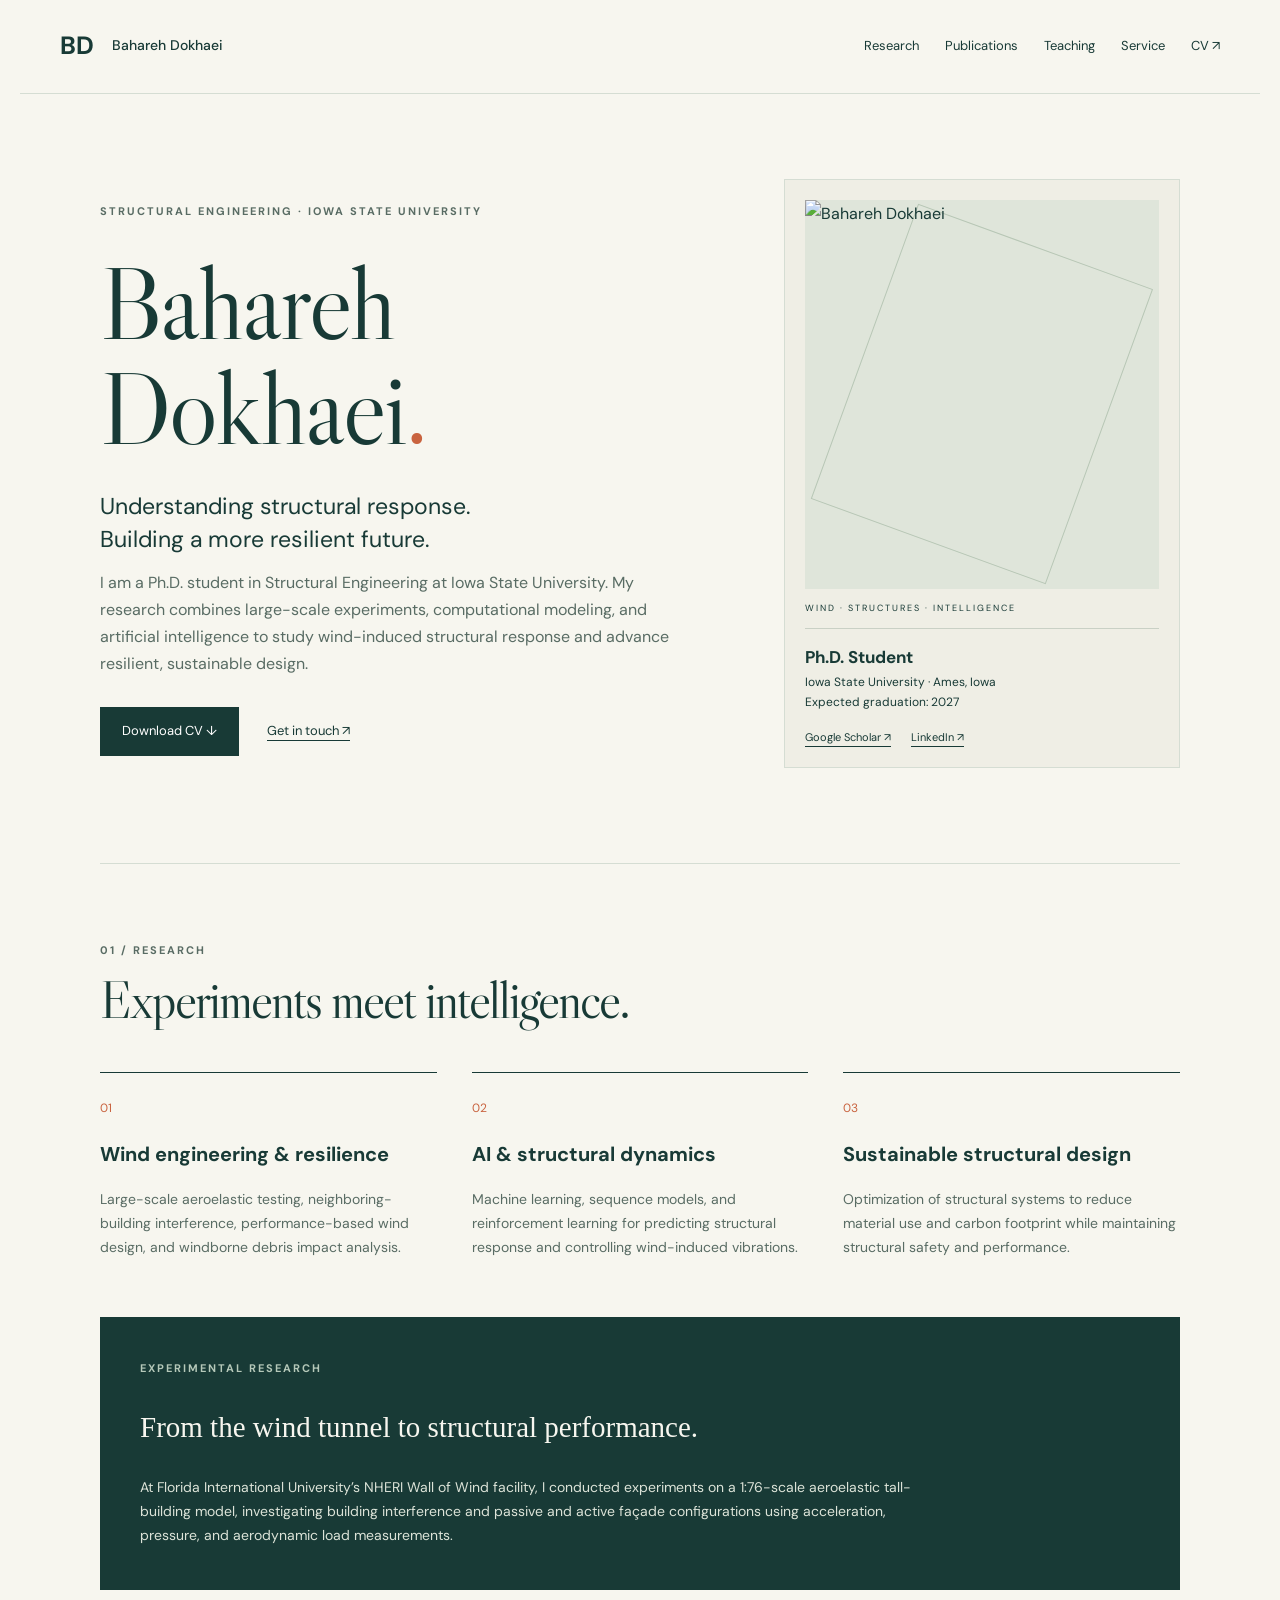
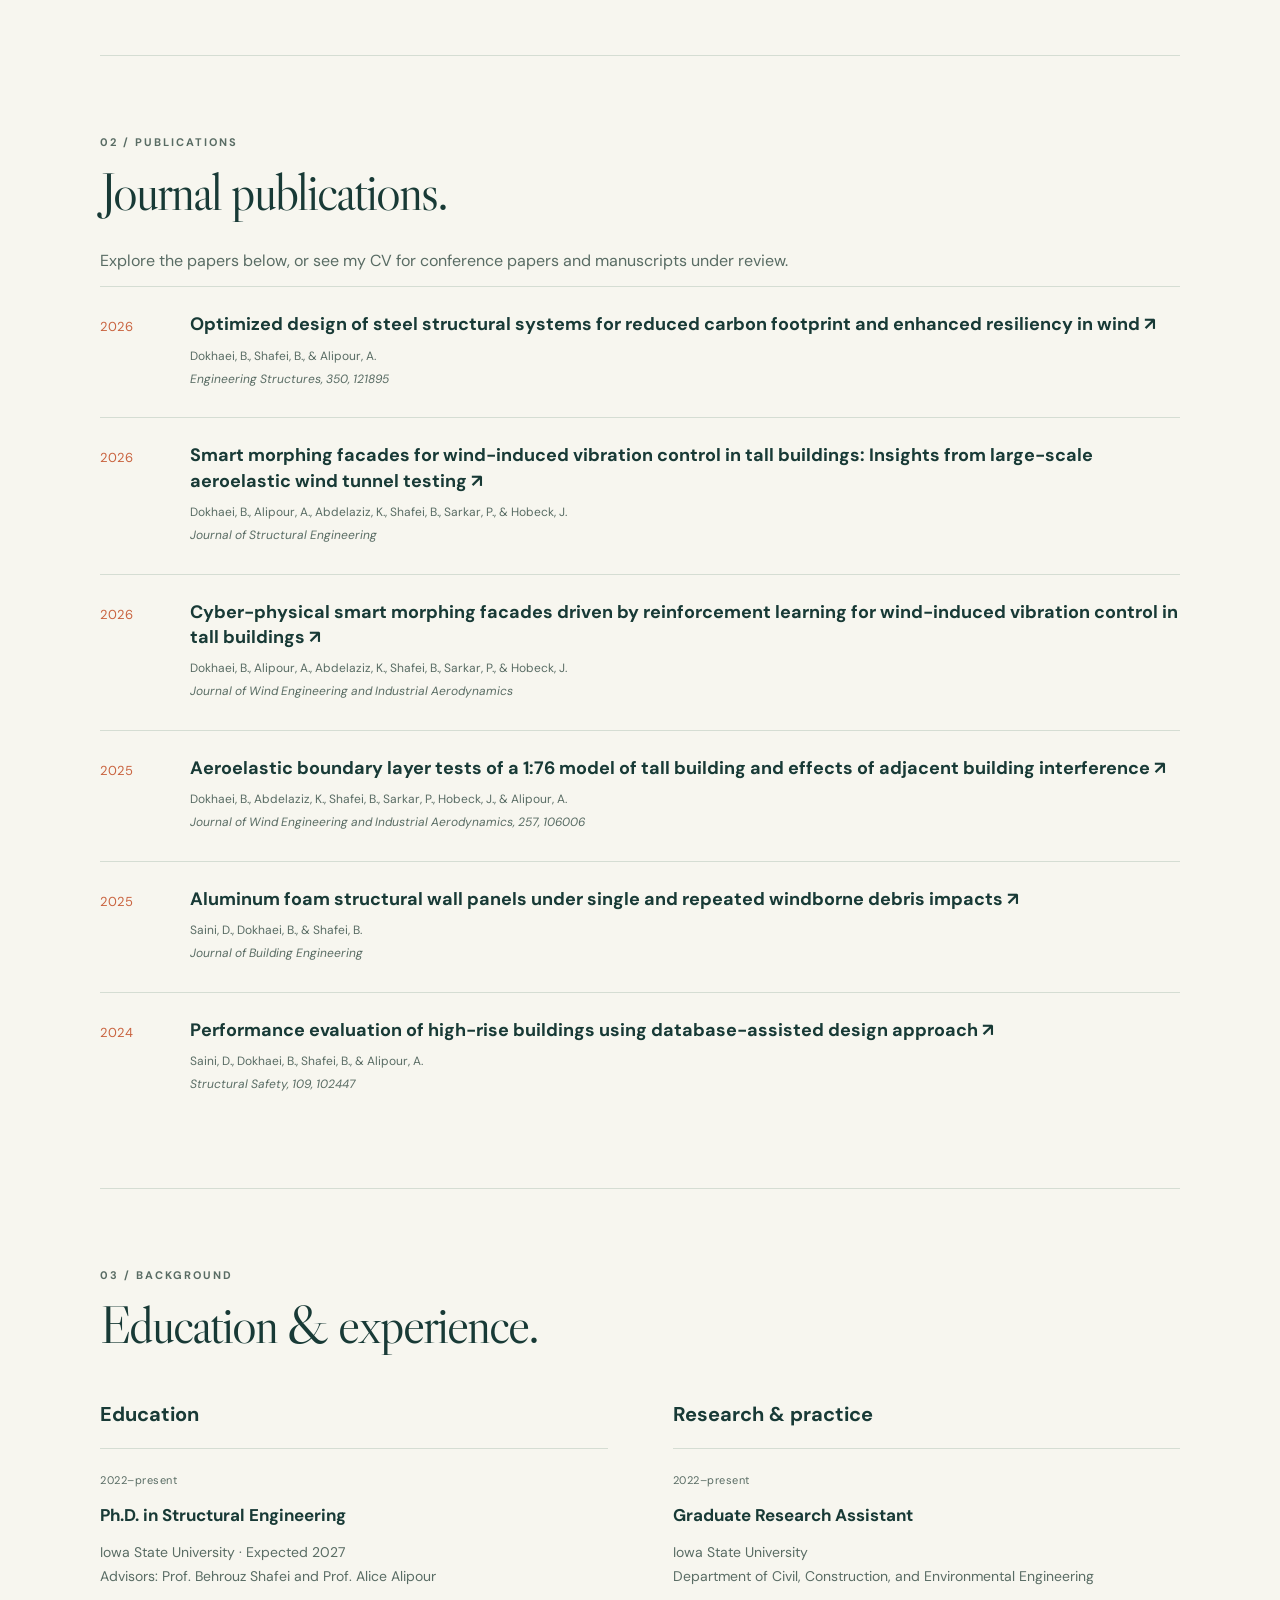
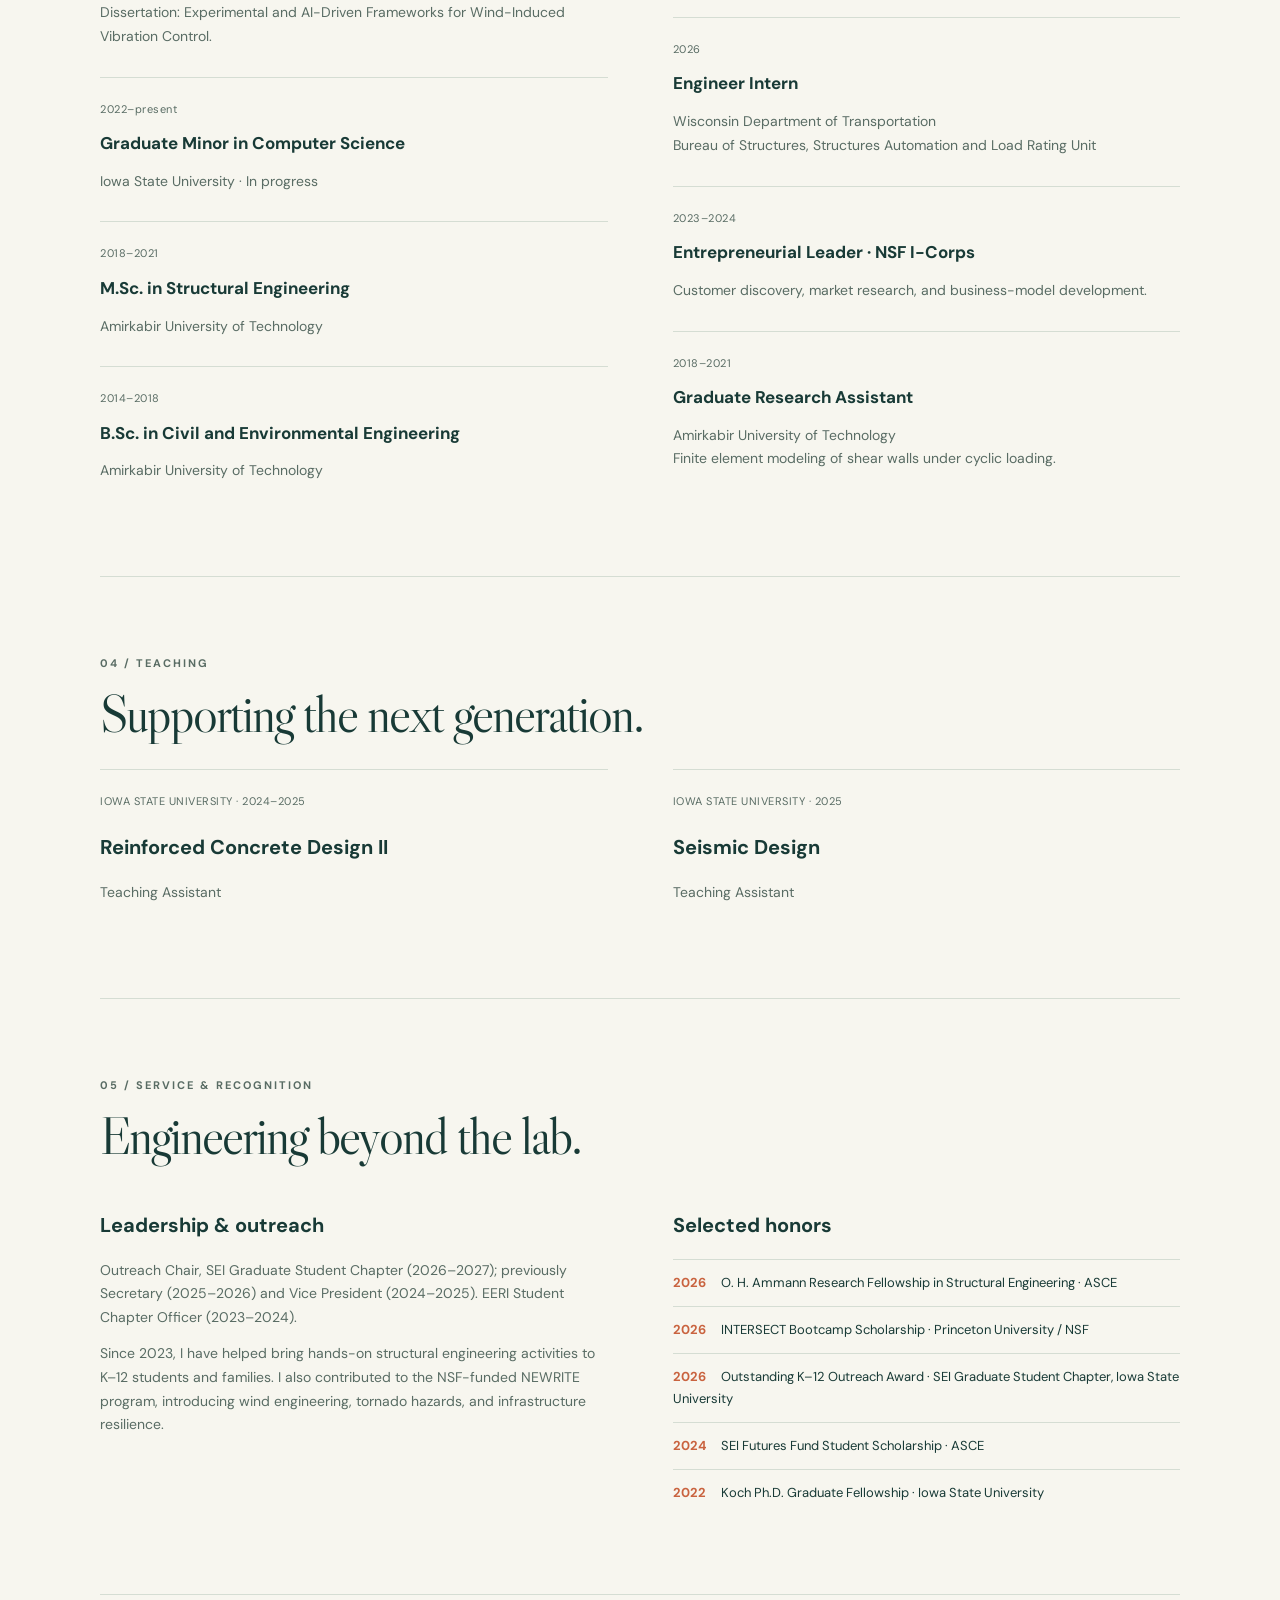
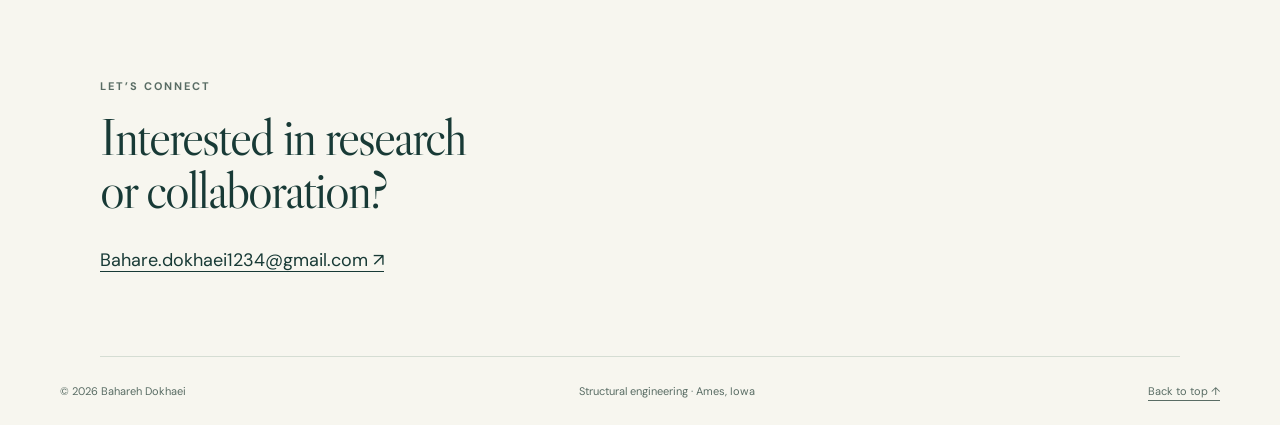
==== index.html @ f40b2f13 "Add files via upload" ====
<!doctype html>
<html lang="en"><head><meta charset="utf-8"><meta name="viewport" content="width=device-width,initial-scale=1"><meta name="description" content="Bahareh Dokhaei — structural engineering researcher at Iowa State University. Wind engineering, infrastructure resilience, AI, and sustainable structural design."><title>Bahareh Dokhaei | Structural Engineering</title><link rel="stylesheet" href="style.css"></head>
<body><a class="skip" href="#main">Skip to content</a><header><a class="brand" href="#">BD<span>Bahareh Dokhaei</span></a><nav aria-label="Main navigation"><a href="#research">Research</a><a href="#publications">Publications</a><a href="#teaching">Teaching</a><a href="#service">Service</a><a href="assets/Bahareh_Dokhaei_CV.pdf">CV ↗</a></nav></header>
<main id="main"><section class="hero"><div><p class="eyebrow">STRUCTURAL ENGINEERING · IOWA STATE UNIVERSITY</p><h1>Bahareh<br>Dokhaei<span class="dot">.</span></h1><p class="lead">Understanding structural response.<br>Building a more resilient future.</p><p class="intro">I am a Ph.D. student in Structural Engineering at Iowa State University. My research combines large-scale experiments, computational modeling, and artificial intelligence to study wind-induced structural response and advance resilient, sustainable design.</p><div class="actions"><a class="button" href="assets/Bahareh_Dokhaei_CV.pdf" download>Download CV ↓</a><a href="mailto:Bahare.dokhaei1234@gmail.com">Get in touch ↗</a></div></div><aside class="profile"><div class="portrait" id="portrait"><img src="assets/portrait.jpg" alt="Bahareh Dokhaei"></div><p class="caption">WIND · STRUCTURES · INTELLIGENCE</p><div class="profile-info"><strong>Ph.D. Student</strong><span>Iowa State University · Ames, Iowa</span><span>Expected graduation: 2027</span></div><div class="social"><a href="https://scholar.google.com/citations?hl=en&user=qorN-v8AAAAJ">Google Scholar ↗</a><a href="https://www.linkedin.com/in/bahareh-dokhaei-e-i-t-364794204/">LinkedIn ↗</a></div></aside></section>
<section id="research"><div class="section-head"><p class="eyebrow">01 / RESEARCH</p><h2>Experiments meet intelligence.</h2></div><div class="research-grid"><article><span class="number">01</span><h3>Wind engineering & resilience</h3><p>Large-scale aeroelastic testing, neighboring-building interference, performance-based wind design, and windborne debris impact analysis.</p></article><article><span class="number">02</span><h3>AI & structural dynamics</h3><p>Machine learning, sequence models, and reinforcement learning for predicting structural response and controlling wind-induced vibrations.</p></article><article><span class="number">03</span><h3>Sustainable structural design</h3><p>Optimization of structural systems to reduce material use and carbon footprint while maintaining structural safety and performance.</p></article></div><div class="feature"><p class="eyebrow">EXPERIMENTAL RESEARCH</p><h3>From the wind tunnel to structural performance.</h3><p>At Florida International University’s NHERI Wall of Wind facility, I conducted experiments on a 1:76-scale aeroelastic tall-building model, investigating building interference and passive and active façade configurations using acceleration, pressure, and aerodynamic load measurements.</p></div></section>
<section id="publications"><div class="section-head"><p class="eyebrow">02 / PUBLICATIONS</p><h2>Journal publications.</h2><p>Explore the papers below, or see my CV for conference papers and manuscripts under review.</p></div><article class="paper"><span class="year">2026</span><div><h3><a href="https://doi.org/10.1016/j.engstruct.2025.121895">Optimized design of steel structural systems for reduced carbon footprint and enhanced resiliency in wind ↗</a></h3><p>Dokhaei, B., Shafei, B., &amp; Alipour, A.</p><p class="journal">Engineering Structures, 350, 121895</p></div></article><article class="paper"><span class="year">2026</span><div><h3><a href="https://doi.org/10.1061/JSENDH/STENG-14939">Smart morphing facades for wind-induced vibration control in tall buildings: Insights from large-scale aeroelastic wind tunnel testing ↗</a></h3><p>Dokhaei, B., Alipour, A., Abdelaziz, K., Shafei, B., Sarkar, P., &amp; Hobeck, J.</p><p class="journal">Journal of Structural Engineering</p></div></article><article class="paper"><span class="year">2026</span><div><h3><a href="https://doi.org/10.1016/j.jweia.2026.106394">Cyber-physical smart morphing facades driven by reinforcement learning for wind-induced vibration control in tall buildings ↗</a></h3><p>Dokhaei, B., Alipour, A., Abdelaziz, K., Shafei, B., Sarkar, P., &amp; Hobeck, J.</p><p class="journal">Journal of Wind Engineering and Industrial Aerodynamics</p></div></article><article class="paper"><span class="year">2025</span><div><h3><a href="https://doi.org/10.1016/j.jweia.2025.106006">Aeroelastic boundary layer tests of a 1:76 model of tall building and effects of adjacent building interference ↗</a></h3><p>Dokhaei, B., Abdelaziz, K., Shafei, B., Sarkar, P., Hobeck, J., &amp; Alipour, A.</p><p class="journal">Journal of Wind Engineering and Industrial Aerodynamics, 257, 106006</p></div></article><article class="paper"><span class="year">2025</span><div><h3><a href="https://doi.org/10.1016/j.jobe.2025.114603">Aluminum foam structural wall panels under single and repeated windborne debris impacts ↗</a></h3><p>Saini, D., Dokhaei, B., &amp; Shafei, B.</p><p class="journal">Journal of Building Engineering</p></div></article><article class="paper"><span class="year">2024</span><div><h3><a href="https://doi.org/10.1016/j.strusafe.2024.102447">Performance evaluation of high-rise buildings using database-assisted design approach ↗</a></h3><p>Saini, D., Dokhaei, B., Shafei, B., &amp; Alipour, A.</p><p class="journal">Structural Safety, 109, 102447</p></div></article></section>
<section id="background"><div class="section-head"><p class="eyebrow">03 / BACKGROUND</p><h2>Education & experience.</h2></div><div class="two-col"><div><h3>Education</h3><article class="entry"><small>2022–present</small><h4>Ph.D. in Structural Engineering</h4><p>Iowa State University · Expected 2027<br>Advisors: Prof. Behrouz Shafei and Prof. Alice Alipour</p><p>Dissertation: Experimental and AI-Driven Frameworks for Wind-Induced Vibration Control.</p></article><article class="entry"><small>2022–present</small><h4>Graduate Minor in Computer Science</h4><p>Iowa State University · In progress</p></article><article class="entry"><small>2018–2021</small><h4>M.Sc. in Structural Engineering</h4><p>Amirkabir University of Technology</p></article><article class="entry"><small>2014–2018</small><h4>B.Sc. in Civil and Environmental Engineering</h4><p>Amirkabir University of Technology</p></article></div><div><h3>Research & practice</h3><article class="entry"><small>2022–present</small><h4>Graduate Research Assistant</h4><p>Iowa State University<br>Department of Civil, Construction, and Environmental Engineering</p></article><article class="entry"><small>2026</small><h4>Engineer Intern</h4><p>Wisconsin Department of Transportation<br>Bureau of Structures, Structures Automation and Load Rating Unit</p></article><article class="entry"><small>2023–2024</small><h4>Entrepreneurial Leader · NSF I-Corps</h4><p>Customer discovery, market research, and business-model development.</p></article><article class="entry"><small>2018–2021</small><h4>Graduate Research Assistant</h4><p>Amirkabir University of Technology<br>Finite element modeling of shear walls under cyclic loading.</p></article></div></div></section>
<section id="teaching"><div class="section-head"><p class="eyebrow">04 / TEACHING</p><h2>Supporting the next generation.</h2></div><div class="two-col"><article class="entry"><small>IOWA STATE UNIVERSITY · 2024–2025</small><h3>Reinforced Concrete Design II</h3><p>Teaching Assistant</p></article><article class="entry"><small>IOWA STATE UNIVERSITY · 2025</small><h3>Seismic Design</h3><p>Teaching Assistant</p></article></div></section>
<section id="service"><div class="section-head"><p class="eyebrow">05 / SERVICE & RECOGNITION</p><h2>Engineering beyond the lab.</h2></div><div class="two-col"><div><h3>Leadership & outreach</h3><p>Outreach Chair, SEI Graduate Student Chapter (2026–2027); previously Secretary (2025–2026) and Vice President (2024–2025). EERI Student Chapter Officer (2023–2024).</p><p>Since 2023, I have helped bring hands-on structural engineering activities to K–12 students and families. I also contributed to the NSF-funded NEWRITE program, introducing wind engineering, tornado hazards, and infrastructure resilience.</p></div><div><h3>Selected honors</h3><ul class="honors"><li><strong>2026</strong> O. H. Ammann Research Fellowship in Structural Engineering · ASCE</li><li><strong>2026</strong> INTERSECT Bootcamp Scholarship · Princeton University / NSF</li><li><strong>2026</strong> Outstanding K–12 Outreach Award · SEI Graduate Student Chapter, Iowa State University</li><li><strong>2024</strong> SEI Futures Fund Student Scholarship · ASCE</li><li><strong>2022</strong> Koch Ph.D. Graduate Fellowship · Iowa State University</li></ul></div></div></section>
<section class="contact" id="contact"><p class="eyebrow">LET’S CONNECT</p><h2>Interested in research<br>or collaboration?</h2><a href="mailto:Bahare.dokhaei1234@gmail.com">Bahare.dokhaei1234@gmail.com ↗</a></section></main><footer><span>© 2026 Bahareh Dokhaei</span><span>Structural engineering · Ames, Iowa</span><a href="#">Back to top ↑</a></footer><script>const photo=new Image();photo.alt='Bahareh Dokhaei';photo.onload=()=>document.getElementById('portrait').replaceChildren(photo);photo.src='assets/portrait.jpg';</script></body></html>
---- style.css ----
@import url('https://fonts.googleapis.com/css2?family=DM+Sans:wght@400;500;600;700&family=Libre+Caslon+Display&display=swap');
:root{--ink:#183a36;--muted:#596c64;--paper:#f7f6ef;--line:#d5ddd3;--accent:#c9633f}*{box-sizing:border-box}html{scroll-behavior:smooth;scroll-padding-top:95px}body{margin:0;background:var(--paper);color:var(--ink);font:16px/1.7 'DM Sans',sans-serif}a{color:inherit;text-underline-offset:5px}a:hover{color:var(--accent)}a:focus-visible{outline:3px solid var(--accent);outline-offset:5px}.skip{position:absolute;left:10px;top:-100px;background:white;padding:10px;z-index:10}.skip:focus{top:10px}header{max-width:1240px;margin:auto;padding:25px 40px;display:flex;align-items:center;justify-content:space-between;border-bottom:1px solid var(--line)}.brand{font-size:25px;font-weight:700;text-decoration:none;display:flex;gap:18px;align-items:center}.brand span{font-size:14px;font-weight:500}nav{display:flex;gap:26px;font-size:13px}nav a{text-decoration:none}main{max-width:1160px;margin:auto;padding:0 40px}.hero{display:grid;grid-template-columns:1.5fr 1fr;gap:90px;padding:85px 0 95px;align-items:center}.eyebrow{font-size:11px;font-weight:700;letter-spacing:2px;color:var(--muted)}h1,h2{font-family:'Libre Caslon Display',Georgia,serif;font-weight:400;line-height:1.02;letter-spacing:-2px}h1{font-size:clamp(66px,8vw,112px);margin:30px 0}.dot{color:var(--accent)}.lead{font-size:23px;line-height:1.45}.intro{max-width:570px;color:var(--muted)}.actions{display:flex;align-items:center;gap:28px;margin-top:30px;font-size:13px}.button{display:inline-block;background:var(--ink);color:white;padding:13px 22px;text-decoration:none}.button:hover{background:var(--accent);color:white}.profile{border:1px solid var(--line);padding:20px;background:#efeee5}.portrait{aspect-ratio:4/4.4;background:#dfe5da;display:grid;place-items:center;overflow:hidden;position:relative}.portrait:before{content:'';position:absolute;width:70%;height:80%;border:1px solid #b8c7b6;transform:rotate(20deg)}.portrait span{font:100px Georgia;color:#547165;z-index:1}.portrait img{height:100%;width:100%;object-fit:cover;object-position:50% 42%;z-index:2}.caption{font-size:9px;letter-spacing:2px}.profile-info{display:grid;font-size:12px;border-top:1px solid #c9d0c5;padding-top:14px}.profile-info strong{font-size:17px}.social{display:flex;gap:20px;margin-top:15px;font-size:11px}section{padding:65px 0;border-bottom:1px solid var(--line)}h2{font-size:52px;margin:15px 0 28px}h3{line-height:1.4;font-size:20px}p{margin:12px 0}.section-head>p:last-child{color:var(--muted)}.research-grid{display:grid;grid-template-columns:repeat(3,1fr);gap:35px;margin-top:45px}.research-grid article{border-top:1px solid var(--ink);padding-top:20px}.number{color:var(--accent);font-size:12px}.research-grid p,.two-col p{font-size:14px;color:var(--muted)}.feature{margin-top:45px;padding:30px 40px;background:var(--ink);color:var(--paper)}.feature .eyebrow{color:#b5c8b9}.feature h3{font-family:Georgia;font-weight:400;font-size:29px}.feature p:last-child{max-width:800px;font-size:14px;color:#dce3d8}.paper{display:grid;grid-template-columns:70px 1fr;gap:20px;border-top:1px solid var(--line);padding:25px 0}.paper h3{margin:0 0 8px;font-size:18px}.paper h3 a{text-decoration:none}.paper p{font-size:12px;color:var(--muted);margin:3px 0}.paper .journal{font-style:italic}.year{font-size:13px;color:var(--accent);padding-top:4px}.two-col{display:grid;grid-template-columns:1fr 1fr;gap:65px}.entry{padding:16px 0;border-top:1px solid var(--line)}.entry small{font-size:11px;letter-spacing:.5px;color:var(--muted)}h4{margin:8px 0;font-size:17px}.honors{list-style:none;padding:0;font-size:13px}.honors li{border-top:1px solid var(--line);padding:12px 0}.honors strong{margin-right:12px;color:var(--accent)}.contact{padding:70px 0 80px}.contact a{font-size:18px}footer{display:flex;justify-content:space-between;gap:20px;max-width:1240px;margin:auto;padding:25px 40px;font-size:11px;color:var(--muted)}@media(max-width:800px){header{padding:20px;align-items:flex-start;gap:20px}.brand span{display:none}nav{gap:13px;flex-wrap:wrap;justify-content:flex-end}main{padding:0 24px}.hero{grid-template-columns:1fr;gap:35px;padding:45px 0}.profile{max-width:360px}.research-grid,.two-col{grid-template-columns:1fr;gap:22px}h2{font-size:40px}section{padding:45px 0}.feature{padding:24px}.paper{grid-template-columns:45px 1fr;gap:10px}footer{padding:24px;flex-wrap:wrap}.contact a{font-size:14px}.actions{gap:20px}}@media(prefers-reduced-motion:reduce){html{scroll-behavior:auto}}
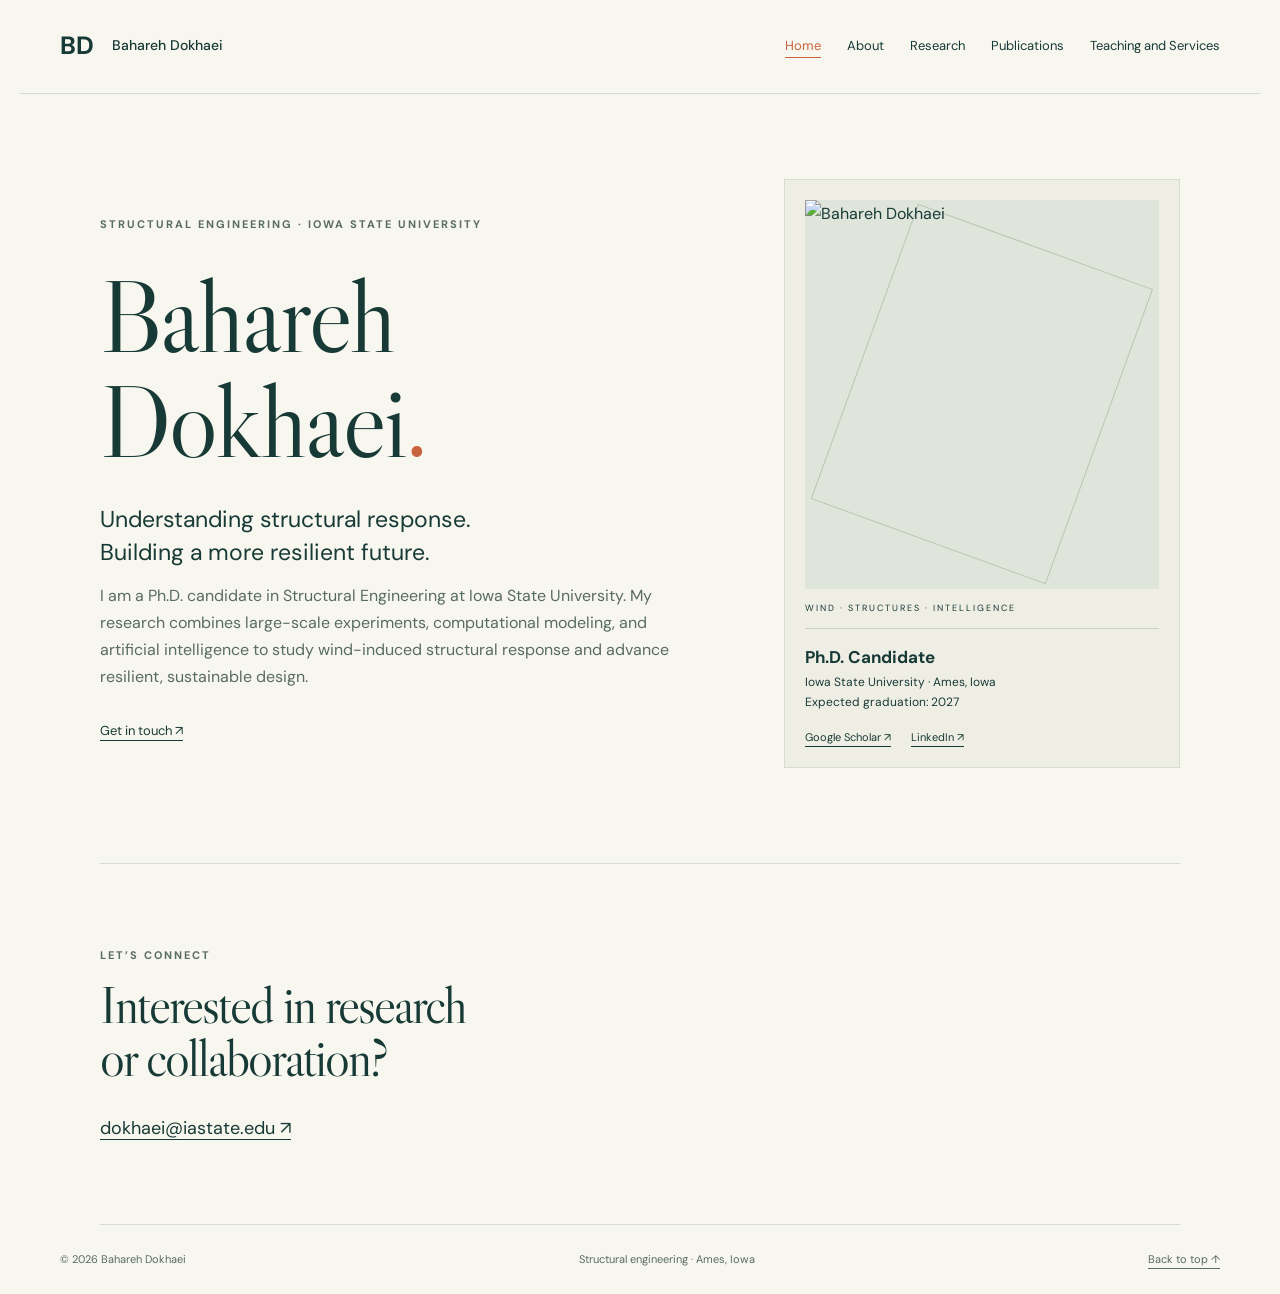
==== commit 5524061c: "Add files via upload" ====
--- a/index.html
+++ b/index.html
@@ -1,10 +1,5 @@
-<!doctype html>
-<html lang="en"><head><meta charset="utf-8"><meta name="viewport" content="width=device-width,initial-scale=1"><meta name="description" content="Bahareh Dokhaei — structural engineering researcher at Iowa State University. Wind engineering, infrastructure resilience, AI, and sustainable structural design."><title>Bahareh Dokhaei | Structural Engineering</title><link rel="stylesheet" href="style.css"></head>
-<body><a class="skip" href="#main">Skip to content</a><header><a class="brand" href="#">BD<span>Bahareh Dokhaei</span></a><nav aria-label="Main navigation"><a href="#research">Research</a><a href="#publications">Publications</a><a href="#teaching">Teaching</a><a href="#service">Service</a><a href="assets/Bahareh_Dokhaei_CV.pdf">CV ↗</a></nav></header>
-<main id="main"><section class="hero"><div><p class="eyebrow">STRUCTURAL ENGINEERING · IOWA STATE UNIVERSITY</p><h1>Bahareh<br>Dokhaei<span class="dot">.</span></h1><p class="lead">Understanding structural response.<br>Building a more resilient future.</p><p class="intro">I am a Ph.D. student in Structural Engineering at Iowa State University. My research combines large-scale experiments, computational modeling, and artificial intelligence to study wind-induced structural response and advance resilient, sustainable design.</p><div class="actions"><a class="button" href="assets/Bahareh_Dokhaei_CV.pdf" download>Download CV ↓</a><a href="mailto:Bahare.dokhaei1234@gmail.com">Get in touch ↗</a></div></div><aside class="profile"><div class="portrait" id="portrait"><img src="assets/portrait.jpg" alt="Bahareh Dokhaei"></div><p class="caption">WIND · STRUCTURES · INTELLIGENCE</p><div class="profile-info"><strong>Ph.D. Student</strong><span>Iowa State University · Ames, Iowa</span><span>Expected graduation: 2027</span></div><div class="social"><a href="https://scholar.google.com/citations?hl=en&user=qorN-v8AAAAJ">Google Scholar ↗</a><a href="https://www.linkedin.com/in/bahareh-dokhaei-e-i-t-364794204/">LinkedIn ↗</a></div></aside></section>
-<section id="research"><div class="section-head"><p class="eyebrow">01 / RESEARCH</p><h2>Experiments meet intelligence.</h2></div><div class="research-grid"><article><span class="number">01</span><h3>Wind engineering & resilience</h3><p>Large-scale aeroelastic testing, neighboring-building interference, performance-based wind design, and windborne debris impact analysis.</p></article><article><span class="number">02</span><h3>AI & structural dynamics</h3><p>Machine learning, sequence models, and reinforcement learning for predicting structural response and controlling wind-induced vibrations.</p></article><article><span class="number">03</span><h3>Sustainable structural design</h3><p>Optimization of structural systems to reduce material use and carbon footprint while maintaining structural safety and performance.</p></article></div><div class="feature"><p class="eyebrow">EXPERIMENTAL RESEARCH</p><h3>From the wind tunnel to structural performance.</h3><p>At Florida International University’s NHERI Wall of Wind facility, I conducted experiments on a 1:76-scale aeroelastic tall-building model, investigating building interference and passive and active façade configurations using acceleration, pressure, and aerodynamic load measurements.</p></div></section>
-<section id="publications"><div class="section-head"><p class="eyebrow">02 / PUBLICATIONS</p><h2>Journal publications.</h2><p>Explore the papers below, or see my CV for conference papers and manuscripts under review.</p></div><article class="paper"><span class="year">2026</span><div><h3><a href="https://doi.org/10.1016/j.engstruct.2025.121895">Optimized design of steel structural systems for reduced carbon footprint and enhanced resiliency in wind ↗</a></h3><p>Dokhaei, B., Shafei, B., &amp; Alipour, A.</p><p class="journal">Engineering Structures, 350, 121895</p></div></article><article class="paper"><span class="year">2026</span><div><h3><a href="https://doi.org/10.1061/JSENDH/STENG-14939">Smart morphing facades for wind-induced vibration control in tall buildings: Insights from large-scale aeroelastic wind tunnel testing ↗</a></h3><p>Dokhaei, B., Alipour, A., Abdelaziz, K., Shafei, B., Sarkar, P., &amp; Hobeck, J.</p><p class="journal">Journal of Structural Engineering</p></div></article><article class="paper"><span class="year">2026</span><div><h3><a href="https://doi.org/10.1016/j.jweia.2026.106394">Cyber-physical smart morphing facades driven by reinforcement learning for wind-induced vibration control in tall buildings ↗</a></h3><p>Dokhaei, B., Alipour, A., Abdelaziz, K., Shafei, B., Sarkar, P., &amp; Hobeck, J.</p><p class="journal">Journal of Wind Engineering and Industrial Aerodynamics</p></div></article><article class="paper"><span class="year">2025</span><div><h3><a href="https://doi.org/10.1016/j.jweia.2025.106006">Aeroelastic boundary layer tests of a 1:76 model of tall building and effects of adjacent building interference ↗</a></h3><p>Dokhaei, B., Abdelaziz, K., Shafei, B., Sarkar, P., Hobeck, J., &amp; Alipour, A.</p><p class="journal">Journal of Wind Engineering and Industrial Aerodynamics, 257, 106006</p></div></article><article class="paper"><span class="year">2025</span><div><h3><a href="https://doi.org/10.1016/j.jobe.2025.114603">Aluminum foam structural wall panels under single and repeated windborne debris impacts ↗</a></h3><p>Saini, D., Dokhaei, B., &amp; Shafei, B.</p><p class="journal">Journal of Building Engineering</p></div></article><article class="paper"><span class="year">2024</span><div><h3><a href="https://doi.org/10.1016/j.strusafe.2024.102447">Performance evaluation of high-rise buildings using database-assisted design approach ↗</a></h3><p>Saini, D., Dokhaei, B., Shafei, B., &amp; Alipour, A.</p><p class="journal">Structural Safety, 109, 102447</p></div></article></section>
-<section id="background"><div class="section-head"><p class="eyebrow">03 / BACKGROUND</p><h2>Education & experience.</h2></div><div class="two-col"><div><h3>Education</h3><article class="entry"><small>2022–present</small><h4>Ph.D. in Structural Engineering</h4><p>Iowa State University · Expected 2027<br>Advisors: Prof. Behrouz Shafei and Prof. Alice Alipour</p><p>Dissertation: Experimental and AI-Driven Frameworks for Wind-Induced Vibration Control.</p></article><article class="entry"><small>2022–present</small><h4>Graduate Minor in Computer Science</h4><p>Iowa State University · In progress</p></article><article class="entry"><small>2018–2021</small><h4>M.Sc. in Structural Engineering</h4><p>Amirkabir University of Technology</p></article><article class="entry"><small>2014–2018</small><h4>B.Sc. in Civil and Environmental Engineering</h4><p>Amirkabir University of Technology</p></article></div><div><h3>Research & practice</h3><article class="entry"><small>2022–present</small><h4>Graduate Research Assistant</h4><p>Iowa State University<br>Department of Civil, Construction, and Environmental Engineering</p></article><article class="entry"><small>2026</small><h4>Engineer Intern</h4><p>Wisconsin Department of Transportation<br>Bureau of Structures, Structures Automation and Load Rating Unit</p></article><article class="entry"><small>2023–2024</small><h4>Entrepreneurial Leader · NSF I-Corps</h4><p>Customer discovery, market research, and business-model development.</p></article><article class="entry"><small>2018–2021</small><h4>Graduate Research Assistant</h4><p>Amirkabir University of Technology<br>Finite element modeling of shear walls under cyclic loading.</p></article></div></div></section>
-<section id="teaching"><div class="section-head"><p class="eyebrow">04 / TEACHING</p><h2>Supporting the next generation.</h2></div><div class="two-col"><article class="entry"><small>IOWA STATE UNIVERSITY · 2024–2025</small><h3>Reinforced Concrete Design II</h3><p>Teaching Assistant</p></article><article class="entry"><small>IOWA STATE UNIVERSITY · 2025</small><h3>Seismic Design</h3><p>Teaching Assistant</p></article></div></section>
-<section id="service"><div class="section-head"><p class="eyebrow">05 / SERVICE & RECOGNITION</p><h2>Engineering beyond the lab.</h2></div><div class="two-col"><div><h3>Leadership & outreach</h3><p>Outreach Chair, SEI Graduate Student Chapter (2026–2027); previously Secretary (2025–2026) and Vice President (2024–2025). EERI Student Chapter Officer (2023–2024).</p><p>Since 2023, I have helped bring hands-on structural engineering activities to K–12 students and families. I also contributed to the NSF-funded NEWRITE program, introducing wind engineering, tornado hazards, and infrastructure resilience.</p></div><div><h3>Selected honors</h3><ul class="honors"><li><strong>2026</strong> O. H. Ammann Research Fellowship in Structural Engineering · ASCE</li><li><strong>2026</strong> INTERSECT Bootcamp Scholarship · Princeton University / NSF</li><li><strong>2026</strong> Outstanding K–12 Outreach Award · SEI Graduate Student Chapter, Iowa State University</li><li><strong>2024</strong> SEI Futures Fund Student Scholarship · ASCE</li><li><strong>2022</strong> Koch Ph.D. Graduate Fellowship · Iowa State University</li></ul></div></div></section>
-<section class="contact" id="contact"><p class="eyebrow">LET’S CONNECT</p><h2>Interested in research<br>or collaboration?</h2><a href="mailto:Bahare.dokhaei1234@gmail.com">Bahare.dokhaei1234@gmail.com ↗</a></section></main><footer><span>© 2026 Bahareh Dokhaei</span><span>Structural engineering · Ames, Iowa</span><a href="#">Back to top ↑</a></footer><script>const photo=new Image();photo.alt='Bahareh Dokhaei';photo.onload=()=>document.getElementById('portrait').replaceChildren(photo);photo.src='assets/portrait.jpg';</script></body></html>+<!DOCTYPE html>
+
+<html lang="en"><head><meta charset="utf-8"/><meta content="width=device-width,initial-scale=1" name="viewport"/><meta content="Bahareh Dokhaei — structural engineering researcher at Iowa State University. Wind engineering, infrastructure resilience, AI, and sustainable structural design." name="description"/><title>Bahareh Dokhaei | Home</title><link href="style.css" rel="stylesheet"/></head>
+<body><a class="skip" href="#main">Skip to content</a><header><a class="brand" href="index.html">BD<span>Bahareh Dokhaei</span></a><nav aria-label="Main navigation"><a aria-current="page" href="index.html">Home</a><a href="about.html">About</a><a href="research.html">Research</a><a href="publications.html">Publications</a><a href="service.html">Teaching and Services</a></nav></header>
+<main id="main"><section class="hero"><div><p class="eyebrow">STRUCTURAL ENGINEERING · IOWA STATE UNIVERSITY</p><h1>Bahareh<br/>Dokhaei<span class="dot">.</span></h1><p class="lead">Understanding structural response.<br/>Building a more resilient future.</p><p class="intro">I am a Ph.D. candidate in Structural Engineering at Iowa State University. My research combines large-scale experiments, computational modeling, and artificial intelligence to study wind-induced structural response and advance resilient, sustainable design.</p><div class="actions"><a href="mailto:dokhaei@iastate.edu">Get in touch ↗</a></div></div><aside class="profile"><div class="portrait" id="portrait"><img alt="Bahareh Dokhaei" src="assets/portrait.jpg"/></div><p class="caption">WIND · STRUCTURES · INTELLIGENCE</p><div class="profile-info"><strong>Ph.D. Candidate</strong><span>Iowa State University · Ames, Iowa</span><span>Expected graduation: 2027</span></div><div class="social"><a href="https://scholar.google.com/citations?hl=en&amp;user=qorN-v8AAAAJ">Google Scholar ↗</a><a href="https://www.linkedin.com/in/bahareh-dokhaei-e-i-t-364794204/">LinkedIn ↗</a></div></aside></section><section class="contact" id="contact"><p class="eyebrow">LET’S CONNECT</p><h2>Interested in research<br/>or collaboration?</h2><a href="mailto:dokhaei@iastate.edu">dokhaei@iastate.edu ↗</a></section></main><footer><span>© 2026 Bahareh Dokhaei</span><span>Structural engineering · Ames, Iowa</span><a href="#">Back to top ↑</a></footer></body></html>
--- a/style.css
+++ b/style.css
@@ -1,2 +1,12 @@
 @import url('https://fonts.googleapis.com/css2?family=DM+Sans:wght@400;500;600;700&family=Libre+Caslon+Display&display=swap');
 :root{--ink:#183a36;--muted:#596c64;--paper:#f7f6ef;--line:#d5ddd3;--accent:#c9633f}*{box-sizing:border-box}html{scroll-behavior:smooth;scroll-padding-top:95px}body{margin:0;background:var(--paper);color:var(--ink);font:16px/1.7 'DM Sans',sans-serif}a{color:inherit;text-underline-offset:5px}a:hover{color:var(--accent)}a:focus-visible{outline:3px solid var(--accent);outline-offset:5px}.skip{position:absolute;left:10px;top:-100px;background:white;padding:10px;z-index:10}.skip:focus{top:10px}header{max-width:1240px;margin:auto;padding:25px 40px;display:flex;align-items:center;justify-content:space-between;border-bottom:1px solid var(--line)}.brand{font-size:25px;font-weight:700;text-decoration:none;display:flex;gap:18px;align-items:center}.brand span{font-size:14px;font-weight:500}nav{display:flex;gap:26px;font-size:13px}nav a{text-decoration:none}main{max-width:1160px;margin:auto;padding:0 40px}.hero{display:grid;grid-template-columns:1.5fr 1fr;gap:90px;padding:85px 0 95px;align-items:center}.eyebrow{font-size:11px;font-weight:700;letter-spacing:2px;color:var(--muted)}h1,h2{font-family:'Libre Caslon Display',Georgia,serif;font-weight:400;line-height:1.02;letter-spacing:-2px}h1{font-size:clamp(66px,8vw,112px);margin:30px 0}.dot{color:var(--accent)}.lead{font-size:23px;line-height:1.45}.intro{max-width:570px;color:var(--muted)}.actions{display:flex;align-items:center;gap:28px;margin-top:30px;font-size:13px}.button{display:inline-block;background:var(--ink);color:white;padding:13px 22px;text-decoration:none}.button:hover{background:var(--accent);color:white}.profile{border:1px solid var(--line);padding:20px;background:#efeee5}.portrait{aspect-ratio:4/4.4;background:#dfe5da;display:grid;place-items:center;overflow:hidden;position:relative}.portrait:before{content:'';position:absolute;width:70%;height:80%;border:1px solid #b8c7b6;transform:rotate(20deg)}.portrait span{font:100px Georgia;color:#547165;z-index:1}.portrait img{height:100%;width:100%;object-fit:cover;object-position:50% 42%;z-index:2}.caption{font-size:9px;letter-spacing:2px}.profile-info{display:grid;font-size:12px;border-top:1px solid #c9d0c5;padding-top:14px}.profile-info strong{font-size:17px}.social{display:flex;gap:20px;margin-top:15px;font-size:11px}section{padding:65px 0;border-bottom:1px solid var(--line)}h2{font-size:52px;margin:15px 0 28px}h3{line-height:1.4;font-size:20px}p{margin:12px 0}.section-head>p:last-child{color:var(--muted)}.research-grid{display:grid;grid-template-columns:repeat(3,1fr);gap:35px;margin-top:45px}.research-grid article{border-top:1px solid var(--ink);padding-top:20px}.number{color:var(--accent);font-size:12px}.research-grid p,.two-col p{font-size:14px;color:var(--muted)}.feature{margin-top:45px;padding:30px 40px;background:var(--ink);color:var(--paper)}.feature .eyebrow{color:#b5c8b9}.feature h3{font-family:Georgia;font-weight:400;font-size:29px}.feature p:last-child{max-width:800px;font-size:14px;color:#dce3d8}.paper{display:grid;grid-template-columns:70px 1fr;gap:20px;border-top:1px solid var(--line);padding:25px 0}.paper h3{margin:0 0 8px;font-size:18px}.paper h3 a{text-decoration:none}.paper p{font-size:12px;color:var(--muted);margin:3px 0}.paper .journal{font-style:italic}.year{font-size:13px;color:var(--accent);padding-top:4px}.two-col{display:grid;grid-template-columns:1fr 1fr;gap:65px}.entry{padding:16px 0;border-top:1px solid var(--line)}.entry small{font-size:11px;letter-spacing:.5px;color:var(--muted)}h4{margin:8px 0;font-size:17px}.honors{list-style:none;padding:0;font-size:13px}.honors li{border-top:1px solid var(--line);padding:12px 0}.honors strong{margin-right:12px;color:var(--accent)}.contact{padding:70px 0 80px}.contact a{font-size:18px}footer{display:flex;justify-content:space-between;gap:20px;max-width:1240px;margin:auto;padding:25px 40px;font-size:11px;color:var(--muted)}@media(max-width:800px){header{padding:20px;align-items:flex-start;gap:20px}.brand span{display:none}nav{gap:13px;flex-wrap:wrap;justify-content:flex-end}main{padding:0 24px}.hero{grid-template-columns:1fr;gap:35px;padding:45px 0}.profile{max-width:360px}.research-grid,.two-col{grid-template-columns:1fr;gap:22px}h2{font-size:40px}section{padding:45px 0}.feature{padding:24px}.paper{grid-template-columns:45px 1fr;gap:10px}footer{padding:24px;flex-wrap:wrap}.contact a{font-size:14px}.actions{gap:20px}}@media(prefers-reduced-motion:reduce){html{scroll-behavior:auto}}
+
+.subsection{margin-top:48px;padding-top:24px;border-top:1px solid var(--line)}.subsection>h3{font-family:Georgia,serif;font-size:30px;font-weight:400;margin:0 0 20px}.subsection>p{max-width:850px;color:var(--muted);font-size:15px}.project-list{display:grid;grid-template-columns:1fr 1fr;gap:25px}.project{padding:24px;border:1px solid var(--line);background:#f1f2e9}.project h4{font-size:21px}.project p,.project li{font-size:14px;color:var(--muted)}.project li{margin:12px 0}.expanded-list{padding-left:22px}.expanded-list li{padding:14px 0 14px 7px;border-bottom:1px solid var(--line);font-size:14px;overflow-wrap:anywhere}.honors li span{color:var(--muted);padding-left:45px}.note{font-size:13px!important}.subsection a{overflow-wrap:anywhere}@media(max-width:800px){.project-list{grid-template-columns:1fr}.project{padding:20px}.subsection>h3{font-size:26px}}
+
+nav a[aria-current="page"]{color:var(--accent);text-decoration:underline;text-underline-offset:7px}
+
+.education-list,.experience-list{max-width:900px}.education-list .entry,.experience-list .entry{padding:24px 0}.education-list p,.experience-list p{font-size:14px;color:var(--muted)}
+
+.outreach-sections{display:grid;grid-template-columns:1fr;gap:28px;margin-top:24px}.outreach-sections .project{width:100%;padding:28px 32px}.outreach-sections .project h4{margin-top:0}.outreach-sections .project li{margin:16px 0}@media(max-width:800px){.outreach-sections .project{padding:22px}}
+
+#awards .honors strong{font-weight:400}
